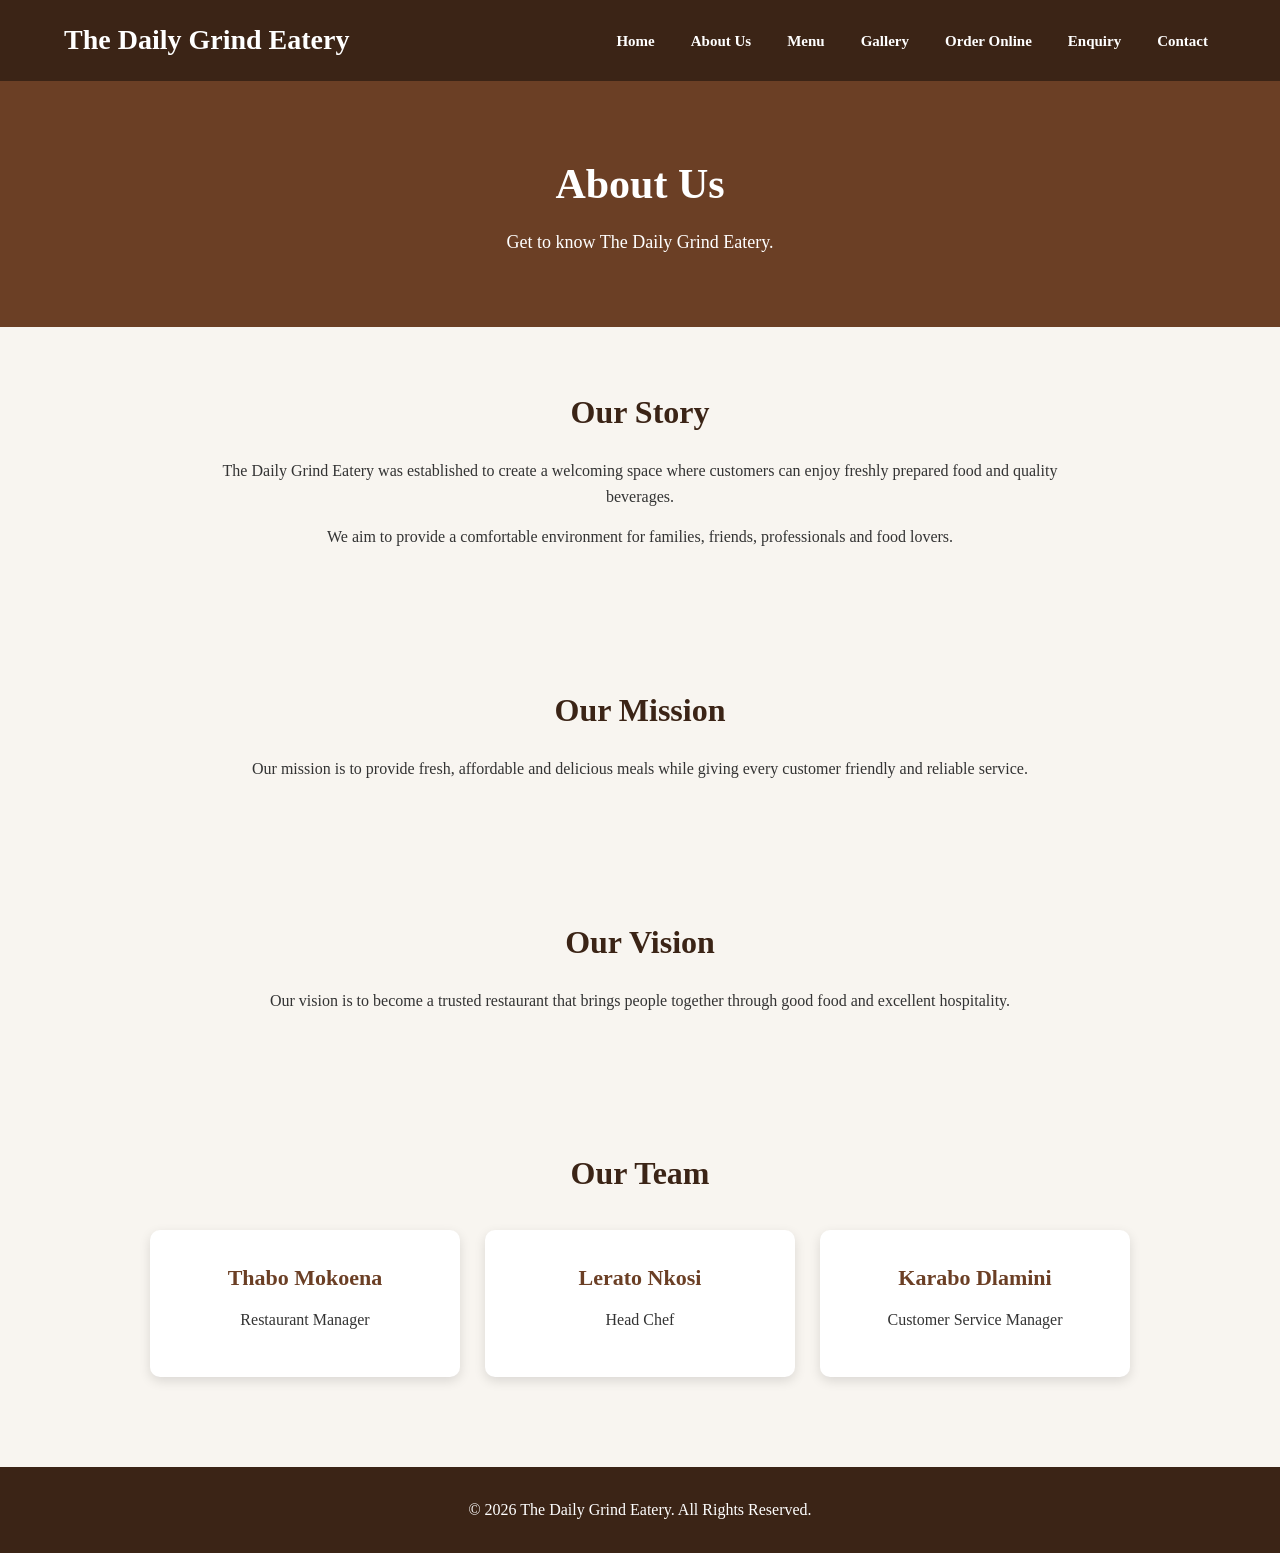
==== about.html @ 42d1d92b "extra changes" ====
<!DOCTYPE html>
<html lang="en">

<head>
    <meta charset="UTF-8">
    <meta name="viewport" content="width=device-width, initial-scale=1.0">

    <title>The Daily Grind Eatery | About Us</title>

    <link rel="stylesheet" href="css/style.css">
</head>

<body>

    <header>

        <nav>

            <h1 class="logo">The Daily Grind Eatery</h1>

            <ul class="navigation">
                <li><a href="index.html">Home</a></li>
                <li><a href="about.html">About Us</a></li>
                <li><a href="menu.html">Menu</a></li>
                <li><a href="gallery.html">Gallery</a></li>
                <li><a href="ordering.html">Order Online</a></li>
                <li><a href="enquiry.html">Enquiry</a></li>
                <li><a href="contact.html">Contact</a></li>
            </ul>

        </nav>

    </header>


    <section class="page-heading">

        <h2>About Us</h2>

        <p>
            Get to know The Daily Grind Eatery.
        </p>

    </section>


    <section class="content">

        <h2>Our Story</h2>

        <p>
            The Daily Grind Eatery was established to create a welcoming
            space where customers can enjoy freshly prepared food and
            quality beverages.
        </p>

        <p>
            We aim to provide a comfortable environment for families,
            friends, professionals and food lovers.
        </p>

    </section>


    <section class="content">

        <h2>Our Mission</h2>

        <p>
            Our mission is to provide fresh, affordable and delicious
            meals while giving every customer friendly and reliable
            service.
        </p>

    </section>


    <section class="content">

        <h2>Our Vision</h2>

        <p>
            Our vision is to become a trusted restaurant that brings
            people together through good food and excellent hospitality.
        </p>

    </section>


    <section class="content">

        <h2>Our Team</h2>

        <div class="cards">

            <div class="card">
                <h3>Thabo Mokoena</h3>
                <p>Restaurant Manager</p>
            </div>

            <div class="card">
                <h3>Lerato Nkosi</h3>
                <p>Head Chef</p>
            </div>

            <div class="card">
                <h3>Karabo Dlamini</h3>
                <p>Customer Service Manager</p>
            </div>

        </div>

    </section>


    <footer>

        <p>
            &copy; 2026 The Daily Grind Eatery. All Rights Reserved.
        </p>

    </footer>

</body>
</html>
---- css/style.css ----
/* ========================================
   THE DAILY GRIND EATERY
   MAIN WEBSITE STYLE
======================================== */


/* GENERAL */

* {
    margin: 0;
    padding: 0;
    box-sizing: border-box;
}

html {
    scroll-behavior: smooth;
}

body {
    font-family:Georgia, 'Times New Roman', Times, serif;
    background-color: #f8f5f0;
    color: #333333;
    line-height: 1.6;
}


/* ========================================
   HEADER
======================================== */

header {
    background-color: #3b2416;
    padding: 18px 5%;
}

nav {
    max-width: 1200px;
    margin: auto;

    display: flex;
    justify-content: space-between;
    align-items: center;
}

.logo {
    color: white;
    font-size: 28px;
    font-weight: bold;
}

.navigation {
    list-style: none;

    display: flex;
    gap: 20px;

    flex-wrap: wrap;
}

.navigation a {
    color: white;
    text-decoration: none;

    font-weight: bold;
    font-size: 15px;

    padding: 8px;
}

.navigation a:hover {
    color: #f4b942;
}


/* ========================================
   HERO
======================================== */

.hero {
    min-height: 600px;

    background-image:
        linear-gradient(
            rgba(0, 0, 0, 0.55),
            rgba(0, 0, 0, 0.55)
        ),
        url("../images/.jpg");

    background-size: cover;
    background-position: center;

    display: flex;
    align-items: center;
    justify-content: center;

    text-align: center;
}

.hero-content {
    max-width: 800px;
    padding: 30px;
    color: white;
}

.hero h2 {
    font-size: 52px;
    margin-bottom: 20px;
}

.hero p {
    font-size: 21px;
    margin-bottom: 25px;
}


/* ========================================
   PAGE HEADING
======================================== */

.page-heading {
    background-color: #6b3f25;

    color: white;

    text-align: center;

    padding: 70px 20px;
}

.page-heading h2 {
    font-size: 42px;
    margin-bottom: 10px;
}

.page-heading p {
    font-size: 18px;
}


/* ========================================
   CONTENT
======================================== */

.content {
    max-width: 1100px;

    margin: auto;

    padding: 60px 25px;

    text-align: center;
}

.content h2 {
    color: #3b2416;

    font-size: 32px;

    margin-bottom: 20px;
}

.content p {
    max-width: 850px;

    margin: 0 auto 15px;
}


/* ========================================
   BUTTONS
======================================== */

.button {
    display: inline-block;

    background-color: #c77b30;

    color: white;

    border: none;

    border-radius: 6px;

    padding: 13px 28px;

    margin: 10px 5px;

    font-size: 16px;

    font-weight: bold;

    text-decoration: none;

    cursor: pointer;
}

.button:hover {
    background-color: #9e5b20;
}


/* ========================================
   CARDS
======================================== */

.cards {
    max-width: 1100px;

    margin: 30px auto 0;

    display: flex;

    justify-content: center;

    gap: 25px;

    flex-wrap: wrap;
}

.card {
    background-color: white;

    width: 310px;

    padding: 30px;

    border-radius: 10px;

    box-shadow:
        0 4px 12px rgba(0, 0, 0, 0.12);
}

.card h3 {
    color: #6b3f25;

    font-size: 22px;

    margin-bottom: 12px;
}

.card strong {
    display: block;

    color: #c77b30;

    font-size: 20px;

    margin-top: 15px;
}


/* ========================================
   CALL TO ACTION
======================================== */

.cta {
    background-color: #e8d3bd;

    text-align: center;

    padding: 70px 20px;
}

.cta h2 {
    color: #3b2416;

    font-size: 32px;

    margin-bottom: 15px;
}


/* ========================================
   FORMS
======================================== */

.form-section {
    max-width: 750px;

    margin: auto;

    padding: 60px 25px;
}

.form-section h2 {
    color: #3b2416;

    text-align: center;

    margin-bottom: 25px;
}

form {
    background-color: white;

    padding: 35px;

    border-radius: 10px;

    box-shadow:
        0 4px 15px rgba(0, 0, 0, 0.12);
}

label {
    display: block;

    margin-top: 18px;

    margin-bottom: 7px;

    font-weight: bold;

    color: #3b2416;
}

input,
select,
textarea {
    width: 100%;

    padding: 13px;

    border: 1px solid #cccccc;

    border-radius: 5px;

    font-family: Arial, Helvetica, sans-serif;

    font-size: 16px;
}

input:focus,
select:focus,
textarea:focus {
    outline: none;

    border-color: #c77b30;
}

textarea {
    resize: vertical;
}


/* ========================================
   ORDERING
======================================== */

.order-items {
    display: grid;

    grid-template-columns: repeat(2, 1fr);

    gap: 25px;

    margin-top: 25px;
}

.order-item {
    background-color: white;

    padding: 25px;

    border-radius: 8px;

    border-left: 5px solid #c77b30;

    box-shadow:
        0 3px 10px rgba(0, 0, 0, 0.10);
}

.order-item h3 {
    color: #6b3f25;

    margin-bottom: 10px;
}

.order-item .quantity {
    width: 100px;
}


/* ========================================
   ORDER SUMMARY
======================================== */

.order-summary {
    background-color: #e8d3bd;

    padding: 25px;

    margin-top: 30px;

    margin-bottom: 25px;

    border-radius: 8px;
}

.order-summary h2 {
    color: #3b2416;
}

.order-summary p {
    margin: 10px 0;
}

.order-summary hr {
    border: none;

    border-top: 1px solid #b99b7d;

    margin: 20px 0;
}


/* ========================================
   ORDER CONFIRMATION
======================================== */

.confirmation {
    display: none;

    background-color: white;

    padding: 40px;

    margin-top: 30px;

    border-radius: 10px;

    text-align: center;

    box-shadow:
        0 4px 15px rgba(0, 0, 0, 0.12);
}

.confirmation h2 {
    color: #3b2416;

    margin-bottom: 15px;
}


/* ========================================
   GALLERY
======================================== */

.gallery {
    max-width: 1100px;

    margin: auto;

    padding: 60px 25px;

    display: grid;

    grid-template-columns: repeat(2, 1fr);

    gap: 25px;
}

.gallery-item {
    background-color: white;

    padding: 10px;

    border-radius: 10px;

    box-shadow:
        0 4px 12px rgba(0, 0, 0, 0.12);
}

.gallery-item img {
    width: 100%;

    height: 300px;

    object-fit: cover;

    border-radius: 8px;

    display: block;
}


/* ========================================
   MAP
======================================== */

iframe {
    width: 100%;

    border: none;

    border-radius: 10px;

    margin-top: 20px;
}


/* ========================================
   FOOTER
======================================== */

footer {
    background-color: #3b2416;

    color: white;

    text-align: center;

    padding: 30px 20px;

    margin-top: 30px;
}

footer p {
    margin: 0;
}


/* ========================================
   MOBILE
======================================== */

@media (max-width: 768px) {

    nav {
        flex-direction: column;

        gap: 20px;
    }

    .navigation {
        flex-direction: column;

        align-items: center;

        gap: 8px;
    }

    .hero {
        min-height: 500px;
    }

    .hero h2 {
        font-size: 38px;
    }

    .hero p {
        font-size: 18px;
    }

    .page-heading h2 {
        font-size: 34px;
    }

    .cards {
        flex-direction: column;

        align-items: center;
    }

    .card {
        width: 90%;
    }

    .order-items {
        grid-template-columns: 1fr;
    }

    .gallery {
        grid-template-columns: 1fr;
    }

    .gallery-item img {
        height: 250px;
    }

    form {
        padding: 25px;
    }

}
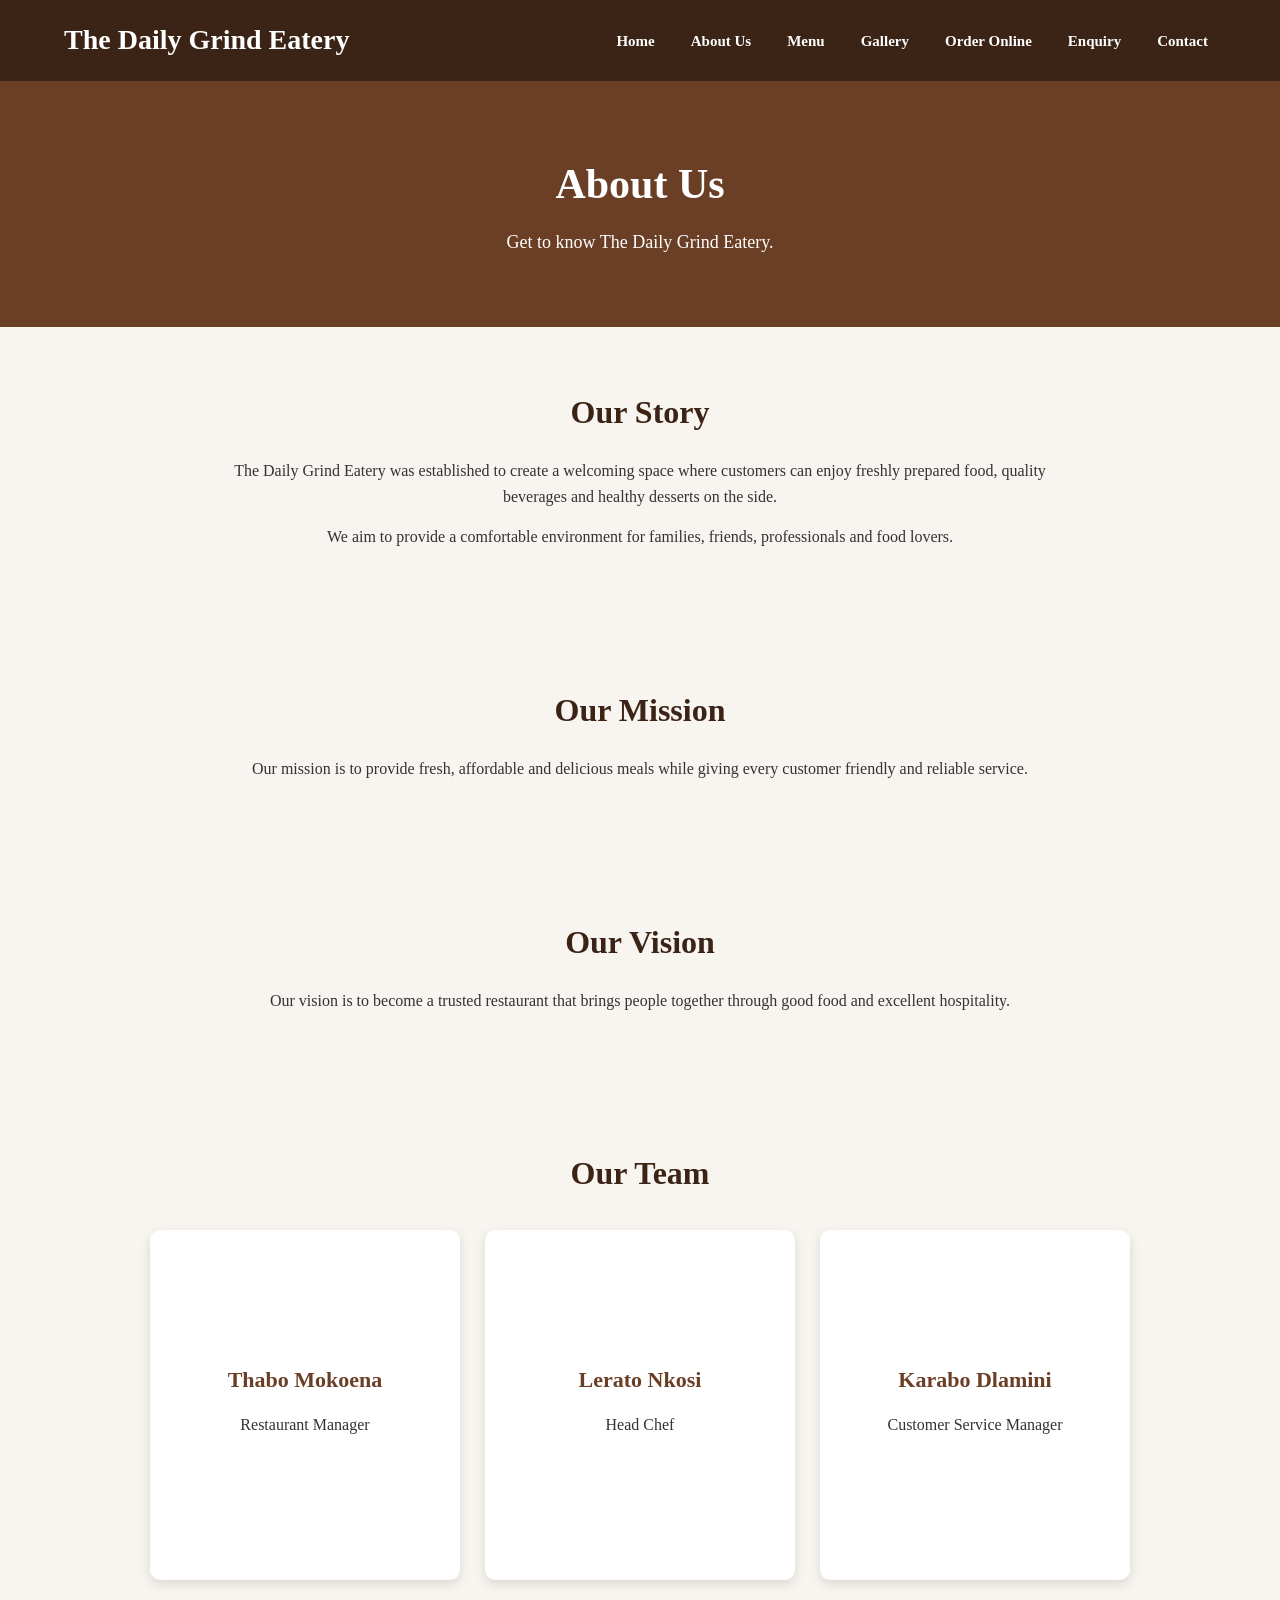
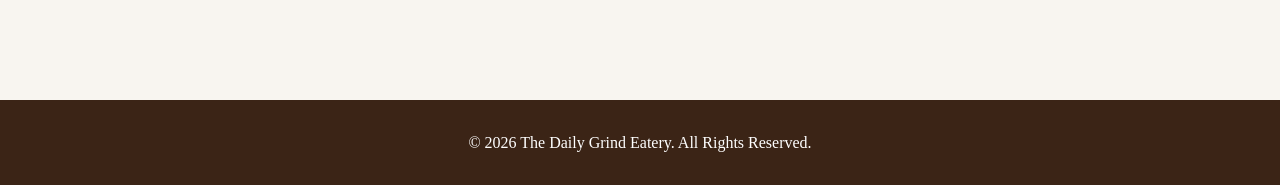
==== commit 4c38693c: "modified 5 html pages and css" ====
--- a/about.html
+++ b/about.html
@@ -50,8 +50,8 @@
 
         <p>
             The Daily Grind Eatery was established to create a welcoming
-            space where customers can enjoy freshly prepared food and
-            quality beverages.
+            space where customers can enjoy freshly prepared food, 
+            quality beverages and healthy desserts on the side.
         </p>
 
         <p>
--- a/css/style.css
+++ b/css/style.css
@@ -200,20 +200,19 @@
 
 
 /* ========================================
-   CARDS
+   MENU CARDS
 ======================================== */
 
 .cards {
+    width: 100%;
     max-width: 1100px;
-
-    margin: 30px auto 0;
+    margin: 30px auto;
 
     display: flex;
-
     justify-content: center;
+    align-items: stretch;
 
     gap: 25px;
-
     flex-wrap: wrap;
 }
 
@@ -221,13 +220,19 @@
     background-color: white;
 
     width: 310px;
+    min-height: 350px;
 
     padding: 30px;
 
     border-radius: 10px;
 
-    box-shadow:
-        0 4px 12px rgba(0, 0, 0, 0.12);
+    box-shadow: 0 4px 12px rgba(0, 0, 0, 0.12);
+
+    text-align: center;
+
+    display: flex;
+    flex-direction: column;
+    justify-content: center;
 }
 
 .card h3 {
@@ -235,7 +240,11 @@
 
     font-size: 22px;
 
-    margin-bottom: 12px;
+    margin-bottom: 15px;
+}
+
+.card p {
+    margin-bottom: 10px;
 }
 
 .card strong {
@@ -556,13 +565,20 @@
     }
 
     .cards {
+        width: 100%;
+
+        display: flex;
         flex-direction: column;
 
         align-items: center;
+
+        gap: 25px;
     }
 
     .card {
         width: 90%;
+        max-width: 500px;
+        min-height: 300px;
     }
 
     .order-items {
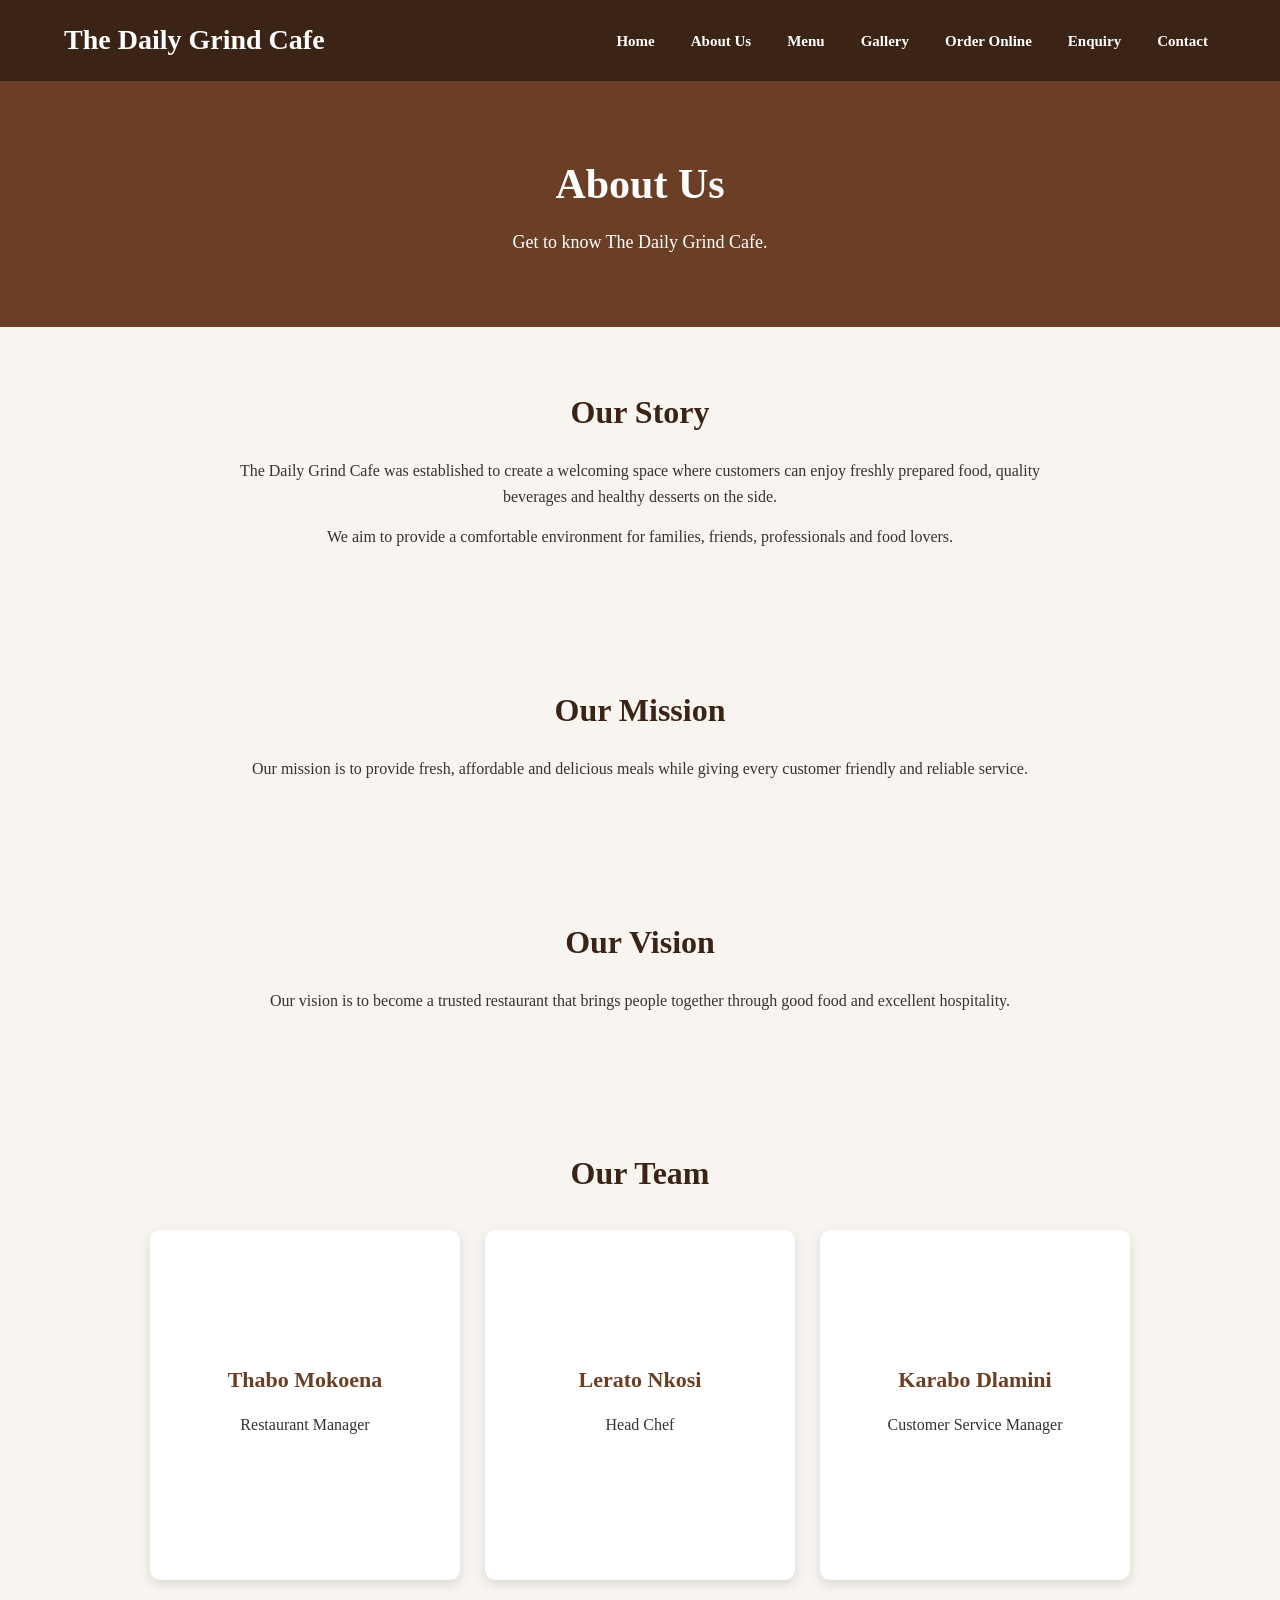
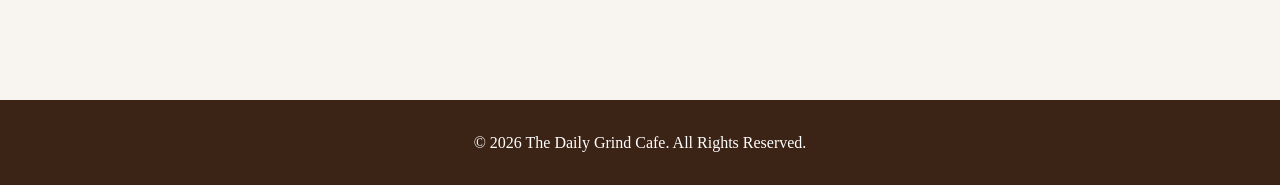
==== commit e2ea2858: "additional wording changes" ====
--- a/about.html
+++ b/about.html
@@ -5,7 +5,7 @@
     <meta charset="UTF-8">
     <meta name="viewport" content="width=device-width, initial-scale=1.0">
 
-    <title>The Daily Grind Eatery | About Us</title>
+    <title>The Daily Grind Cafe | About Us</title>
 
     <link rel="stylesheet" href="css/style.css">
 </head>
@@ -16,7 +16,7 @@
 
         <nav>
 
-            <h1 class="logo">The Daily Grind Eatery</h1>
+            <h1 class="logo">The Daily Grind Cafe</h1>
 
             <ul class="navigation">
                 <li><a href="index.html">Home</a></li>
@@ -38,7 +38,7 @@
         <h2>About Us</h2>
 
         <p>
-            Get to know The Daily Grind Eatery.
+            Get to know The Daily Grind Cafe.
         </p>
 
     </section>
@@ -49,7 +49,7 @@
         <h2>Our Story</h2>
 
         <p>
-            The Daily Grind Eatery was established to create a welcoming
+            The Daily Grind Cafe was established to create a welcoming
             space where customers can enjoy freshly prepared food, 
             quality beverages and healthy desserts on the side.
         </p>
@@ -116,7 +116,7 @@
     <footer>
 
         <p>
-            &copy; 2026 The Daily Grind Eatery. All Rights Reserved.
+            &copy; 2026 The Daily Grind Cafe. All Rights Reserved.
         </p>
 
     </footer>
--- a/css/style.css
+++ b/css/style.css
@@ -84,32 +84,18 @@
             rgba(0, 0, 0, 0.55),
             rgba(0, 0, 0, 0.55)
         ),
-        url("../images/.jpg");
+        url("../images/hero\ image.jpg.png");
 
     background-size: cover;
     background-position: center;
+    background-repeat: no-repeat;
 
     display: flex;
+    justify-content: center;
     align-items: center;
-    justify-content: center;
-
-    text-align: center;
-}
-
-.hero-content {
-    max-width: 800px;
-    padding: 30px;
+
+    text-align: center;
     color: white;
-}
-
-.hero h2 {
-    font-size: 52px;
-    margin-bottom: 20px;
-}
-
-.hero p {
-    font-size: 21px;
-    margin-bottom: 25px;
 }
 
 
